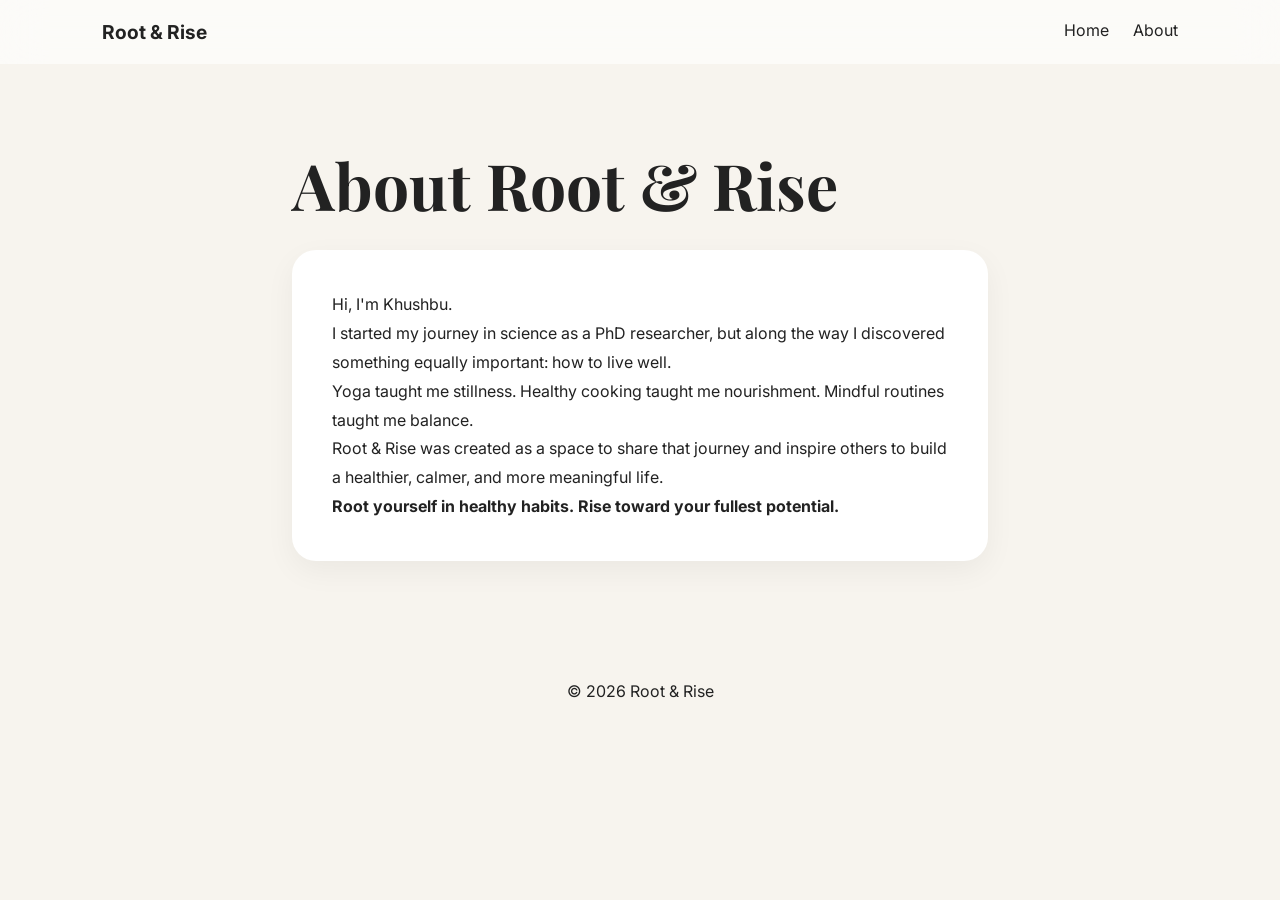
==== about.html @ e66ebacc "Initial Root & Rise website" ====
<!DOCTYPE html>
<html lang="en">
<head>
<meta charset="UTF-8">
<meta name="viewport" content="width=device-width, initial-scale=1.0">
<title>About - Root & Rise</title>
<link rel="preconnect" href="https://fonts.googleapis.com">
<link href="https://fonts.googleapis.com/css2?family=Inter:wght@300;400;500;600&family=Playfair+Display:wght@600;700&display=swap" rel="stylesheet">
<link rel="stylesheet" href="styles.css">
</head>
<body>
<nav>
<div class="logo">Root & Rise</div>
<div class="menu">
<a href="index.html">Home</a>
<a href="about.html">About</a>
</div>
</nav>

<section class="about">
<h1>About Root & Rise</h1>
<div class="story">
<p>Hi, I'm Khushbu.</p>

<p>I started my journey in science as a PhD researcher, but along the way I discovered something equally important: how to live well.</p>

<p>Yoga taught me stillness. Healthy cooking taught me nourishment. Mindful routines taught me balance.</p>

<p>Root & Rise was created as a space to share that journey and inspire others to build a healthier, calmer, and more meaningful life.</p>

<p><strong>Root yourself in healthy habits. Rise toward your fullest potential.</strong></p>
</div>
</section>

<footer>© 2026 Root & Rise</footer>
</body>
</html>
---- styles.css ----
:root{
--sage:#8FA98B;
--cream:#F7F4EE;
--dark:#222;
--accent:#C57B57;
}

*{margin:0;padding:0;box-sizing:border-box}
body{
font-family:Inter,sans-serif;
background:var(--cream);
color:var(--dark);
}

nav{
position:fixed;
top:0;
width:100%;
display:flex;
justify-content:space-between;
padding:20px 8%;
backdrop-filter:blur(20px);
background:rgba(255,255,255,.6);
z-index:100;
}

.logo{
font-weight:700;
font-size:1.2rem;
}

.menu{
display:flex;
gap:24px;
}

.menu a{
text-decoration:none;
color:var(--dark);
}

.hero{
height:100vh;
display:flex;
align-items:center;
justify-content:center;
background:
linear-gradient(135deg, rgba(143,169,139,.8), rgba(197,123,87,.4));
padding:30px;
}

.glass{
max-width:850px;
background:rgba(255,255,255,.18);
backdrop-filter:blur(15px);
padding:60px;
border-radius:30px;
text-align:center;
box-shadow:0 20px 50px rgba(0,0,0,.12);
}

.tag{
letter-spacing:2px;
text-transform:uppercase;
margin-bottom:20px;
}

h1,h2{
font-family:"Playfair Display",serif;
}

h1{
font-size:4rem;
line-height:1.1;
margin-bottom:20px;
}

.lead{
font-size:1.2rem;
margin-bottom:30px;
}

.btn{
background:white;
padding:14px 28px;
border-radius:999px;
text-decoration:none;
color:#222;
font-weight:600;
}

.features{
display:grid;
grid-template-columns:repeat(auto-fit,minmax(250px,1fr));
gap:25px;
padding:80px 8%;
}

.card{
background:white;
padding:30px;
border-radius:24px;
box-shadow:0 10px 30px rgba(0,0,0,.05);
}

.coming{
padding:80px 8%;
text-align:center;
}

.grid{
margin-top:30px;
display:grid;
grid-template-columns:repeat(auto-fit,minmax(220px,1fr));
gap:20px;
}

.box{
background:linear-gradient(135deg,#fff,#f0ece5);
padding:40px;
border-radius:20px;
font-weight:600;
}

.about{
padding:150px 8% 80px;
max-width:900px;
margin:auto;
}

.story{
margin-top:30px;
background:white;
padding:40px;
border-radius:24px;
line-height:1.8;
box-shadow:0 10px 30px rgba(0,0,0,.05);
}

footer{
padding:40px;
text-align:center;
}
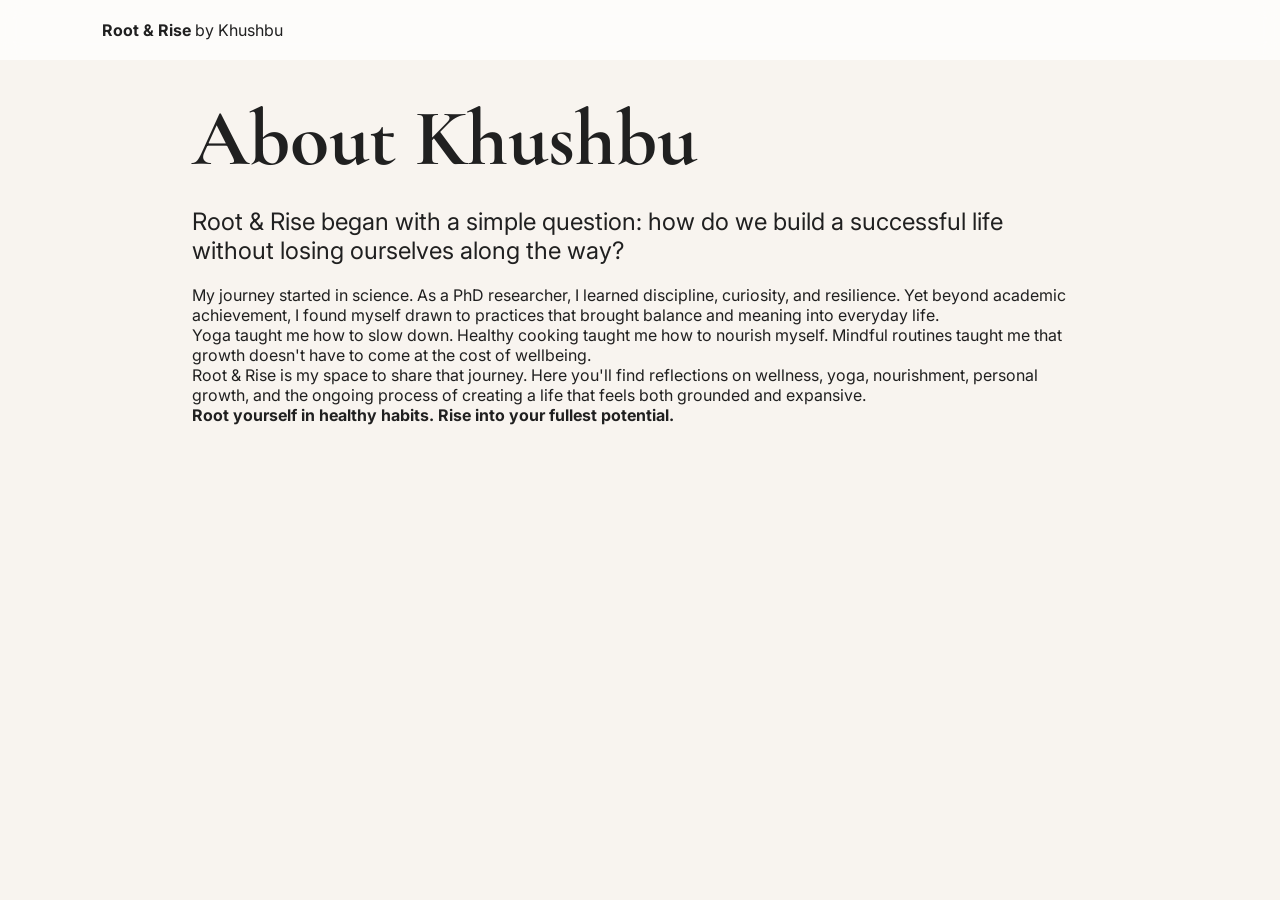
==== commit 05ccbad7: "Upgrade Root & Rise website" ====
--- a/about.html
+++ b/about.html
@@ -1,37 +1,16 @@
-<!DOCTYPE html>
-<html lang="en">
-<head>
-<meta charset="UTF-8">
-<meta name="viewport" content="width=device-width, initial-scale=1.0">
-<title>About - Root & Rise</title>
-<link rel="preconnect" href="https://fonts.googleapis.com">
-<link href="https://fonts.googleapis.com/css2?family=Inter:wght@300;400;500;600&family=Playfair+Display:wght@600;700&display=swap" rel="stylesheet">
-<link rel="stylesheet" href="styles.css">
-</head>
+<!DOCTYPE html><html><head>
+<meta charset="UTF-8"><meta name="viewport" content="width=device-width,initial-scale=1.0">
+<title>About | Root & Rise</title>
+<link href="https://fonts.googleapis.com/css2?family=Inter:wght@300;400;500;600&family=Cormorant+Garamond:wght@500;600;700&display=swap" rel="stylesheet">
+<link rel="stylesheet" href="assets/css/style.css"></head>
 <body>
-<nav>
-<div class="logo">Root & Rise</div>
-<div class="menu">
-<a href="index.html">Home</a>
-<a href="about.html">About</a>
-</div>
-</nav>
-
+<nav><div class="logo">Root & Rise <span>by Khushbu</span></div></nav>
 <section class="about">
-<h1>About Root & Rise</h1>
-<div class="story">
-<p>Hi, I'm Khushbu.</p>
-
-<p>I started my journey in science as a PhD researcher, but along the way I discovered something equally important: how to live well.</p>
-
-<p>Yoga taught me stillness. Healthy cooking taught me nourishment. Mindful routines taught me balance.</p>
-
-<p>Root & Rise was created as a space to share that journey and inspire others to build a healthier, calmer, and more meaningful life.</p>
-
-<p><strong>Root yourself in healthy habits. Rise toward your fullest potential.</strong></p>
-</div>
+<h1>About Khushbu</h1>
+<p class="big">Root & Rise began with a simple question: how do we build a successful life without losing ourselves along the way?</p>
+<p>My journey started in science. As a PhD researcher, I learned discipline, curiosity, and resilience. Yet beyond academic achievement, I found myself drawn to practices that brought balance and meaning into everyday life.</p>
+<p>Yoga taught me how to slow down. Healthy cooking taught me how to nourish myself. Mindful routines taught me that growth doesn't have to come at the cost of wellbeing.</p>
+<p>Root & Rise is my space to share that journey. Here you'll find reflections on wellness, yoga, nourishment, personal growth, and the ongoing process of creating a life that feels both grounded and expansive.</p>
+<p><strong>Root yourself in healthy habits. Rise into your fullest potential.</strong></p>
 </section>
-
-<footer>© 2026 Root & Rise</footer>
-</body>
-</html>+</body></html>
--- a/assets/css/style.css
+++ b/assets/css/style.css
@@ -0,0 +1,17 @@
+
+:root{--sage:#8fa98b;--cream:#f8f4ef;--dark:#202020;}
+*{margin:0;padding:0;box-sizing:border-box;scroll-behavior:smooth}
+body{font-family:Inter,sans-serif;background:var(--cream);color:var(--dark)}
+nav{position:fixed;top:0;width:100%;display:flex;justify-content:space-between;padding:20px 8%;background:rgba(255,255,255,.7);backdrop-filter:blur(10px);z-index:10}
+.logo{font-weight:700}.logo span{font-weight:400}
+.hero{height:100vh;background:linear-gradient(rgba(0,0,0,.25),rgba(0,0,0,.25)),url('https://images.unsplash.com/photo-1506126613408-eca07ce68773?auto=format&fit=crop&w=1600&q=80');background-size:cover;background-position:center;display:flex;align-items:center;justify-content:center;text-align:center;color:white;padding:20px}
+.hero-content{max-width:850px}
+h1,h2{font-family:"Cormorant Garamond",serif}
+h1{font-size:5rem}.intro{font-size:1.2rem;margin:25px 0}
+.btn{background:white;color:black;padding:14px 28px;border-radius:40px;text-decoration:none}
+.pillars,.grid{display:grid;grid-template-columns:repeat(auto-fit,minmax(240px,1fr));gap:24px;padding:80px 8%}
+.card,.grid div{background:white;padding:30px;border-radius:24px;box-shadow:0 10px 30px rgba(0,0,0,.08)}
+.journey,.coming,.about{padding:90px 8%;max-width:1100px;margin:auto}
+.big{font-size:1.5rem;margin:20px 0}
+footer{text-align:center;padding:50px}
+@media(max-width:768px){h1{font-size:3rem}}
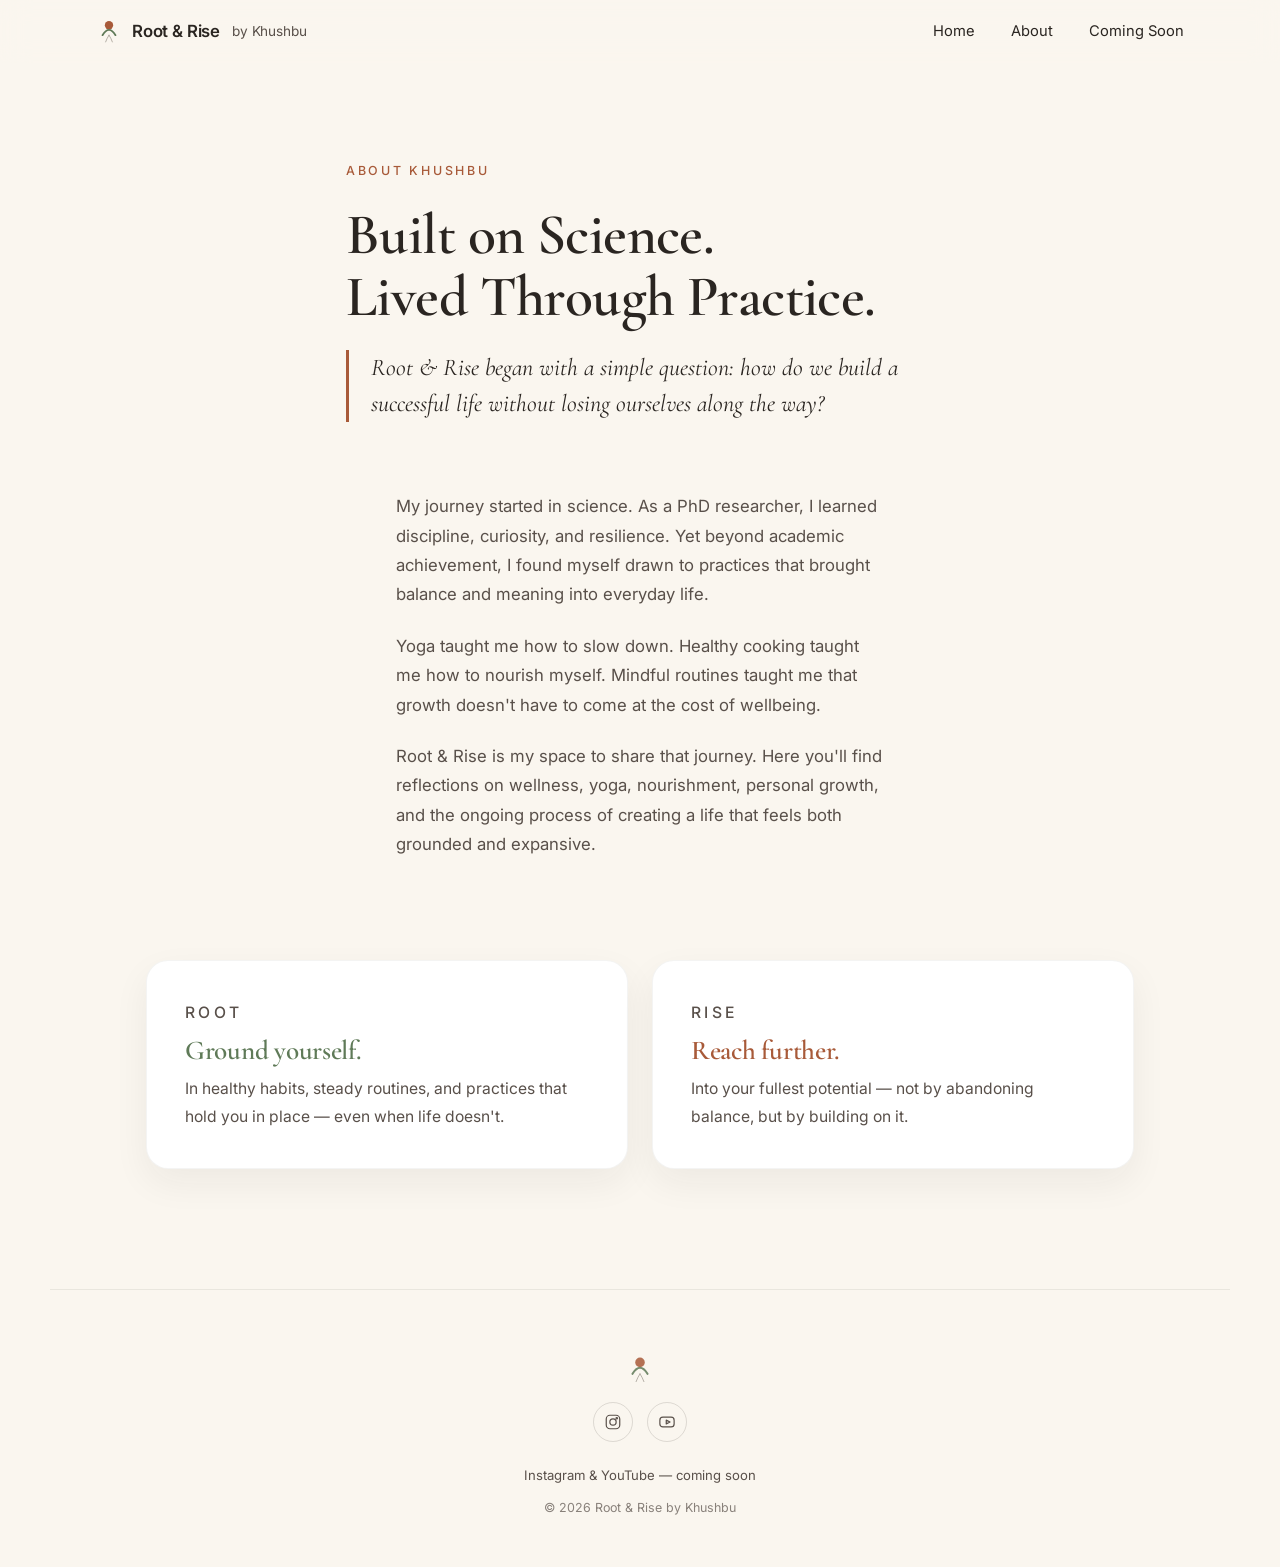
==== commit 778bd26d: "Premium redesign" ====
--- a/about.html
+++ b/about.html
@@ -1,16 +1,68 @@
-<!DOCTYPE html><html><head>
-<meta charset="UTF-8"><meta name="viewport" content="width=device-width,initial-scale=1.0">
+<!DOCTYPE html>
+<html lang="en">
+<head>
+<script>document.documentElement.classList.add('js')</script>
+<meta charset="UTF-8">
+<meta name="viewport" content="width=device-width,initial-scale=1.0">
 <title>About | Root & Rise</title>
-<link href="https://fonts.googleapis.com/css2?family=Inter:wght@300;400;500;600&family=Cormorant+Garamond:wght@500;600;700&display=swap" rel="stylesheet">
-<link rel="stylesheet" href="assets/css/style.css"></head>
+<meta name="description" content="The story behind Root & Rise — Khushbu's journey from PhD research to yoga, nourishment, and intentional living.">
+<link rel="preconnect" href="https://fonts.googleapis.com">
+<link href="https://fonts.googleapis.com/css2?family=Inter:wght@300;400;500;600&family=Cormorant+Garamond:ital,wght@0,500;0,600;0,700;1,500;1,600&display=swap" rel="stylesheet">
+<link rel="icon" href="assets/img/favicon.svg">
+<link rel="stylesheet" href="assets/css/style.css">
+</head>
 <body>
-<nav><div class="logo">Root & Rise <span>by Khushbu</span></div></nav>
-<section class="about">
-<h1>About Khushbu</h1>
-<p class="big">Root & Rise began with a simple question: how do we build a successful life without losing ourselves along the way?</p>
-<p>My journey started in science. As a PhD researcher, I learned discipline, curiosity, and resilience. Yet beyond academic achievement, I found myself drawn to practices that brought balance and meaning into everyday life.</p>
-<p>Yoga taught me how to slow down. Healthy cooking taught me how to nourish myself. Mindful routines taught me that growth doesn't have to come at the cost of wellbeing.</p>
-<p>Root & Rise is my space to share that journey. Here you'll find reflections on wellness, yoga, nourishment, personal growth, and the ongoing process of creating a life that feels both grounded and expansive.</p>
-<p><strong>Root yourself in healthy habits. Rise into your fullest potential.</strong></p>
+
+<nav>
+  <a class="logo" href="index.html">
+    <img src="assets/img/logo.svg" alt="">
+    Root & Rise <span>by Khushbu</span>
+  </a>
+  <div class="links">
+    <a href="index.html">Home</a>
+    <a href="about.html">About</a>
+    <a href="index.html#coming">Coming Soon</a>
+  </div>
+  <button class="nav-toggle" aria-label="Toggle menu" aria-expanded="false">
+    <span></span><span></span><span></span>
+  </button>
+</nav>
+
+<section class="about-hero">
+  <p class="eyebrow" style="color:var(--terracotta-deep)">About Khushbu</p>
+  <h1>Built on Science.<br>Lived Through Practice.</h1>
+  <p class="big">Root & Rise began with a simple question: how do we build a successful life without losing ourselves along the way?</p>
 </section>
-</body></html>+
+<section class="about-body reveal">
+  <p>My journey started in science. As a PhD researcher, I learned discipline, curiosity, and resilience. Yet beyond academic achievement, I found myself drawn to practices that brought balance and meaning into everyday life.</p>
+  <p>Yoga taught me how to slow down. Healthy cooking taught me how to nourish myself. Mindful routines taught me that growth doesn't have to come at the cost of wellbeing.</p>
+  <p>Root & Rise is my space to share that journey. Here you'll find reflections on wellness, yoga, nourishment, personal growth, and the ongoing process of creating a life that feels both grounded and expansive.</p>
+</section>
+
+<section class="ethos">
+  <div class="ethos-card root reveal">
+    <p class="eyebrow">Root</p>
+    <h3>Ground yourself.</h3>
+    <p>In healthy habits, steady routines, and practices that hold you in place — even when life doesn't.</p>
+  </div>
+  <div class="ethos-card rise reveal">
+    <p class="eyebrow">Rise</p>
+    <h3>Reach further.</h3>
+    <p>Into your fullest potential — not by abandoning balance, but by building on it.</p>
+  </div>
+</section>
+
+<footer>
+  <img class="footer-mark" src="assets/img/logo.svg" alt="">
+  <div class="social">
+    <a href="#" aria-label="Instagram — coming soon"><svg viewBox="0 0 24 24" fill="none" stroke="currentColor" stroke-width="1.6" stroke-linecap="round" stroke-linejoin="round"><rect x="3" y="3" width="18" height="18" rx="5"/><circle cx="12" cy="12" r="4.2"/><circle cx="17" cy="7" r="1"/></svg></a>
+    <a href="#" aria-label="YouTube — coming soon"><svg viewBox="0 0 24 24" fill="none" stroke="currentColor" stroke-width="1.6" stroke-linecap="round" stroke-linejoin="round"><rect x="2.5" y="5.5" width="19" height="13" rx="4"/><path d="M11 9.5l5 2.5-5 2.5v-5z"/></svg></a>
+  </div>
+  <p class="fine">Instagram & YouTube — coming soon</p>
+  <p class="copyright">© 2026 Root & Rise by Khushbu</p>
+</footer>
+
+<script src="assets/js/main.js"></script>
+</body>
+</html>
--- a/assets/css/style.css
+++ b/assets/css/style.css
@@ -1,17 +1,268 @@
-
-:root{--sage:#8fa98b;--cream:#f8f4ef;--dark:#202020;}
-*{margin:0;padding:0;box-sizing:border-box;scroll-behavior:smooth}
-body{font-family:Inter,sans-serif;background:var(--cream);color:var(--dark)}
-nav{position:fixed;top:0;width:100%;display:flex;justify-content:space-between;padding:20px 8%;background:rgba(255,255,255,.7);backdrop-filter:blur(10px);z-index:10}
-.logo{font-weight:700}.logo span{font-weight:400}
-.hero{height:100vh;background:linear-gradient(rgba(0,0,0,.25),rgba(0,0,0,.25)),url('https://images.unsplash.com/photo-1506126613408-eca07ce68773?auto=format&fit=crop&w=1600&q=80');background-size:cover;background-position:center;display:flex;align-items:center;justify-content:center;text-align:center;color:white;padding:20px}
-.hero-content{max-width:850px}
-h1,h2{font-family:"Cormorant Garamond",serif}
-h1{font-size:5rem}.intro{font-size:1.2rem;margin:25px 0}
-.btn{background:white;color:black;padding:14px 28px;border-radius:40px;text-decoration:none}
-.pillars,.grid{display:grid;grid-template-columns:repeat(auto-fit,minmax(240px,1fr));gap:24px;padding:80px 8%}
-.card,.grid div{background:white;padding:30px;border-radius:24px;box-shadow:0 10px 30px rgba(0,0,0,.08)}
-.journey,.coming,.about{padding:90px 8%;max-width:1100px;margin:auto}
-.big{font-size:1.5rem;margin:20px 0}
-footer{text-align:center;padding:50px}
-@media(max-width:768px){h1{font-size:3rem}}
+/* ============================================
+   Root & Rise — design tokens
+   ============================================ */
+:root{
+  --cream:        #FAF6EF;
+  --cream-deep:   #F1E8D9;
+  --ink:          #2A2521;
+  --ink-soft:     #59504A;
+  --terracotta:   #C2704A;
+  --terracotta-deep: #A85A39;
+  --sage:         #87A37D;
+  --sage-deep:    #5F7A58;
+
+  --serif: "Cormorant Garamond", serif;
+  --sans: "Inter", sans-serif;
+
+  --max: 1180px;
+  --pad: clamp(24px, 8vw, 96px);
+
+  --ease: cubic-bezier(.22,.61,.36,1);
+}
+
+*{margin:0;padding:0;box-sizing:border-box}
+html{scroll-behavior:smooth}
+body{
+  font-family:var(--sans);
+  background:var(--cream);
+  color:var(--ink);
+  font-weight:400;
+  -webkit-font-smoothing:antialiased;
+}
+img,svg{display:block;max-width:100%}
+a{color:inherit}
+h1,h2,h3{font-family:var(--serif);font-weight:600;line-height:1.08;letter-spacing:-.01em}
+p{line-height:1.75;color:var(--ink-soft)}
+.wrap{max-width:var(--max);margin:0 auto;padding-left:var(--pad);padding-right:var(--pad)}
+
+:focus-visible{outline:2px solid var(--terracotta-deep);outline-offset:3px;border-radius:4px}
+
+@media (prefers-reduced-motion: reduce){
+  *{animation-duration:.01ms !important;animation-iteration-count:1 !important;transition-duration:.01ms !important;scroll-behavior:auto !important}
+}
+
+/* ============================================
+   Reveal-on-scroll (driven by main.js)
+   Content is visible by default; the hidden/animated
+   state only applies once main.js confirms JS is active,
+   so nothing depends on script for visibility.
+   ============================================ */
+.reveal{opacity:1;transform:none}
+html.js .reveal{opacity:0;transform:translateY(22px);transition:opacity .7s var(--ease), transform .7s var(--ease)}
+html.js .reveal.is-visible{opacity:1;transform:translateY(0)}
+
+/* ============================================
+   Nav
+   ============================================ */
+nav{
+  position:fixed;top:0;left:0;width:100%;z-index:100;
+  display:flex;align-items:center;justify-content:space-between;
+  padding:18px var(--pad);
+  background:rgba(250,246,239,.65);
+  backdrop-filter:blur(14px);
+  -webkit-backdrop-filter:blur(14px);
+  border-bottom:1px solid transparent;
+  transition:background .35s var(--ease), border-color .35s var(--ease), padding .35s var(--ease);
+}
+nav.scrolled{
+  background:rgba(250,246,239,.92);
+  border-bottom-color:rgba(42,37,33,.08);
+  padding:12px var(--pad);
+}
+.logo{display:flex;align-items:center;gap:10px;font-weight:600;font-size:1.05rem;letter-spacing:-.01em;text-decoration:none}
+.logo img{width:26px;height:26px}
+.logo span{font-weight:400;color:var(--ink-soft);font-size:.85rem;margin-left:2px}
+.links{display:flex;align-items:center;gap:36px;font-size:.92rem}
+.links a{text-decoration:none;color:var(--ink);position:relative;padding:4px 0}
+.links a::after{
+  content:"";position:absolute;left:0;bottom:0;height:1px;width:0;background:var(--terracotta-deep);
+  transition:width .3s var(--ease);
+}
+.links a:hover::after,.links a:focus-visible::after{width:100%}
+
+.nav-toggle{display:none;flex-direction:column;gap:5px;background:none;border:none;cursor:pointer;padding:6px;z-index:101}
+.nav-toggle span{width:22px;height:2px;background:var(--ink);transition:transform .3s var(--ease), opacity .3s var(--ease)}
+.nav-toggle[aria-expanded="true"] span:nth-child(1){transform:translateY(7px) rotate(45deg)}
+.nav-toggle[aria-expanded="true"] span:nth-child(2){opacity:0}
+.nav-toggle[aria-expanded="true"] span:nth-child(3){transform:translateY(-7px) rotate(-45deg)}
+
+/* ============================================
+   Hero
+   ============================================ */
+.hero{
+  position:relative;min-height:100vh;display:flex;align-items:center;justify-content:center;
+  text-align:center;color:#fff;padding:140px var(--pad) 100px;overflow:hidden;
+  background:
+    linear-gradient(180deg, rgba(34,28,22,.42) 0%, rgba(34,28,22,.55) 60%, rgba(34,28,22,.7) 100%),
+    url('https://images.unsplash.com/photo-1506126613408-eca07ce68773?auto=format&fit=crop&w=1600&q=80');
+  background-size:cover;background-position:center;
+}
+.hero-content{max-width:780px;position:relative;z-index:2}
+.eyebrow{
+  font-family:var(--sans);font-size:.78rem;letter-spacing:.22em;text-transform:uppercase;
+  font-weight:500;color:#EADFCB;margin-bottom:22px;
+}
+.hero h1{font-size:clamp(2.6rem,6vw,5.2rem);color:#fff}
+.hero h1 .accent{color:var(--terracotta);font-style:italic}
+.hero .intro{font-size:1.15rem;color:#F1ECE2;max-width:560px;margin:26px auto 36px;font-weight:300}
+.btn{
+  display:inline-flex;align-items:center;gap:8px;background:var(--terracotta-deep);color:#fff;
+  padding:15px 32px;border-radius:40px;text-decoration:none;font-size:.92rem;font-weight:500;
+  letter-spacing:.01em;transition:background .3s var(--ease), transform .3s var(--ease);
+  border:1px solid rgba(255,255,255,.15);
+}
+.btn:hover{background:#943f23;transform:translateY(-2px)}
+
+/* seed mark that sits in the hero, the seam the page is built around */
+.hero-mark{margin:0 auto 28px;width:46px;height:46px;opacity:.95}
+
+/* ============================================
+   Roots graphic — the signature element.
+   A single stem grows down from the hero and forks
+   into three roots that feed the three pillars below.
+   ============================================ */
+.roots{position:relative;background:var(--cream)}
+.roots-graphic{display:block;width:100%;height:auto;padding:0 var(--pad);margin-top:-1px}
+.roots-graphic svg{width:100%;height:140px;display:block}
+.roots-graphic path{stroke-dasharray:600;stroke-dashoffset:0}
+html.js .roots-graphic path{stroke-dashoffset:600;transition:stroke-dashoffset 1.4s var(--ease)}
+html.js .roots-graphic.is-visible path{stroke-dashoffset:0}
+.roots-graphic circle{opacity:1}
+html.js .roots-graphic circle{opacity:0;transition:opacity .5s var(--ease) .9s}
+html.js .roots-graphic.is-visible circle{opacity:1}
+
+@media (max-width:860px){
+  .roots-graphic{display:none}
+}
+
+/* ============================================
+   Pillars
+   ============================================ */
+.pillars{padding:0 var(--pad) 100px;max-width:var(--max);margin:0 auto}
+.pillars-intro{text-align:center;max-width:540px;margin:0 auto 56px}
+.pillars-intro h2{font-size:clamp(2rem,3.6vw,2.7rem)}
+.pillars-intro p{margin-top:14px}
+.grid-3{display:grid;grid-template-columns:repeat(3,1fr);gap:28px}
+.card{
+  background:#fff;padding:38px 30px;border-radius:22px;
+  box-shadow:0 14px 36px rgba(42,37,33,.06);
+  border:1px solid rgba(42,37,33,.05);
+  transition:transform .4s var(--ease), box-shadow .4s var(--ease);
+}
+.card:hover{transform:translateY(-6px);box-shadow:0 22px 44px rgba(42,37,33,.1)}
+.card .icon{width:38px;height:38px;margin-bottom:18px}
+.card h3{font-size:1.4rem;margin-bottom:10px}
+.card p{font-size:.96rem}
+
+@media (max-width:860px){
+  .grid-3{grid-template-columns:1fr;gap:20px;position:relative;padding-left:26px}
+  .grid-3::before{
+    content:"";position:absolute;left:6px;top:6px;bottom:6px;width:1px;
+    background:linear-gradient(180deg,var(--sage-deep),var(--terracotta-deep));
+    opacity:.35;
+  }
+  .card::before{
+    content:"";position:absolute;left:-26px;width:11px;height:11px;border-radius:50%;
+    background:var(--terracotta-deep);margin-top:6px;
+  }
+}
+
+/* ============================================
+   Journey — told as a short timeline, since it
+   genuinely is one: research, then practice, then this.
+   ============================================ */
+.journey{background:var(--cream-deep);padding:110px var(--pad)}
+.journey-inner{max-width:var(--max);margin:0 auto;display:grid;grid-template-columns:.85fr 1.15fr;gap:64px;align-items:start}
+.journey h2{font-size:clamp(2rem,3.6vw,2.8rem);max-width:380px}
+.timeline{display:flex;flex-direction:column;gap:30px;position:relative;padding-left:28px;border-left:1px solid rgba(42,37,33,.14)}
+.timeline-step{position:relative}
+.timeline-step::before{
+  content:"";position:absolute;left:-33px;top:4px;width:11px;height:11px;border-radius:50%;
+  background:var(--cream-deep);border:2px solid var(--sage-deep);
+}
+.timeline-step:last-child::before{background:var(--terracotta-deep);border-color:var(--terracotta-deep)}
+.timeline-step .stage{font-size:.74rem;letter-spacing:.16em;text-transform:uppercase;color:var(--sage-deep);font-weight:600;margin-bottom:6px}
+.timeline-step:last-child .stage{color:var(--terracotta-deep)}
+.timeline-step p{font-size:1rem}
+
+@media (max-width:780px){
+  .journey-inner{grid-template-columns:1fr;gap:36px}
+}
+
+/* ============================================
+   Coming soon
+   ============================================ */
+.coming{padding:110px var(--pad);max-width:var(--max);margin:0 auto}
+.coming-head{display:flex;align-items:baseline;justify-content:space-between;flex-wrap:wrap;gap:14px;margin-bottom:48px}
+.coming-head h2{font-size:clamp(2rem,3.6vw,2.7rem)}
+.coming-head p{margin:0;font-size:.92rem}
+.grid{display:grid;grid-template-columns:repeat(auto-fit,minmax(230px,1fr));gap:22px}
+.grid div{
+  background:#fff;padding:30px 26px;border-radius:20px;
+  box-shadow:0 10px 28px rgba(42,37,33,.05);border:1px solid rgba(42,37,33,.05);
+  display:flex;flex-direction:column;gap:14px;
+}
+.grid div svg{width:30px;height:30px}
+.grid div .label{font-family:var(--serif);font-size:1.2rem;font-weight:600}
+.grid div .tag{
+  font-size:.68rem;letter-spacing:.12em;text-transform:uppercase;color:var(--sage-deep);
+  font-weight:600;align-self:flex-start;background:rgba(95,122,88,.1);padding:4px 10px;border-radius:20px;
+}
+
+/* ============================================
+   Footer
+   ============================================ */
+footer{padding:64px var(--pad) 48px;max-width:var(--max);margin:0 auto;text-align:center;border-top:1px solid rgba(42,37,33,.08)}
+.footer-mark{width:30px;height:30px;margin:0 auto 18px;opacity:.85}
+.social{display:flex;justify-content:center;gap:14px;margin-bottom:22px}
+.social a{
+  display:flex;align-items:center;justify-content:center;width:40px;height:40px;border-radius:50%;
+  border:1px solid rgba(42,37,33,.14);color:var(--ink-soft);transition:border-color .3s var(--ease), color .3s var(--ease);
+}
+.social a:hover{border-color:var(--terracotta-deep);color:var(--terracotta-deep)}
+.social svg{width:18px;height:18px}
+footer .fine{font-size:.82rem;color:var(--ink-soft)}
+footer .copyright{font-size:.78rem;color:var(--ink-soft);opacity:.7;margin-top:10px}
+
+/* ============================================
+   About page
+   ============================================ */
+.about-hero{padding:160px var(--pad) 70px;max-width:780px;margin:0 auto;text-align:left}
+.about-hero h1{font-size:clamp(2.4rem,5.4vw,3.6rem)}
+.about-hero .big{
+  font-family:var(--serif);font-size:1.5rem;font-style:italic;color:var(--ink);
+  margin-top:22px;line-height:1.5;border-left:3px solid var(--terracotta-deep);padding-left:22px;
+}
+.about-body{max-width:680px;margin:0 auto;padding:0 var(--pad) 40px}
+.about-body p{font-size:1.05rem;margin-bottom:22px}
+.about-body p:last-of-type{margin-bottom:0}
+
+.ethos{max-width:var(--max);margin:60px auto 0;padding:0 var(--pad) 120px;display:grid;grid-template-columns:1fr 1fr;gap:24px}
+.ethos-card{background:#fff;border-radius:22px;padding:38px;box-shadow:0 14px 36px rgba(42,37,33,.06);border:1px solid rgba(42,37,33,.05)}
+.ethos-card .eyebrow{color:var(--ink-soft);margin-bottom:10px}
+.ethos-card h3{font-size:1.7rem;margin-bottom:10px}
+.ethos-card.root h3{color:var(--sage-deep)}
+.ethos-card.rise h3{color:var(--terracotta-deep)}
+.ethos-card p{font-size:.98rem}
+
+@media (max-width:700px){
+  .ethos{grid-template-columns:1fr}
+}
+
+/* ============================================
+   Responsive — nav + global type
+   ============================================ */
+@media (max-width:860px){
+  .nav-toggle{display:flex}
+  .links{
+    position:fixed;top:0;right:0;height:100vh;width:min(78vw,320px);
+    background:var(--cream);flex-direction:column;align-items:flex-start;justify-content:center;
+    gap:28px;padding:0 40px;transform:translateX(100%);transition:transform .4s var(--ease);
+    box-shadow:-18px 0 40px rgba(42,37,33,.1);font-size:1.05rem;
+  }
+  .links.open{transform:translateX(0)}
+}
+@media (max-width:480px){
+  .hero h1{font-size:2.4rem}
+  .about-hero .big{font-size:1.25rem}
+}
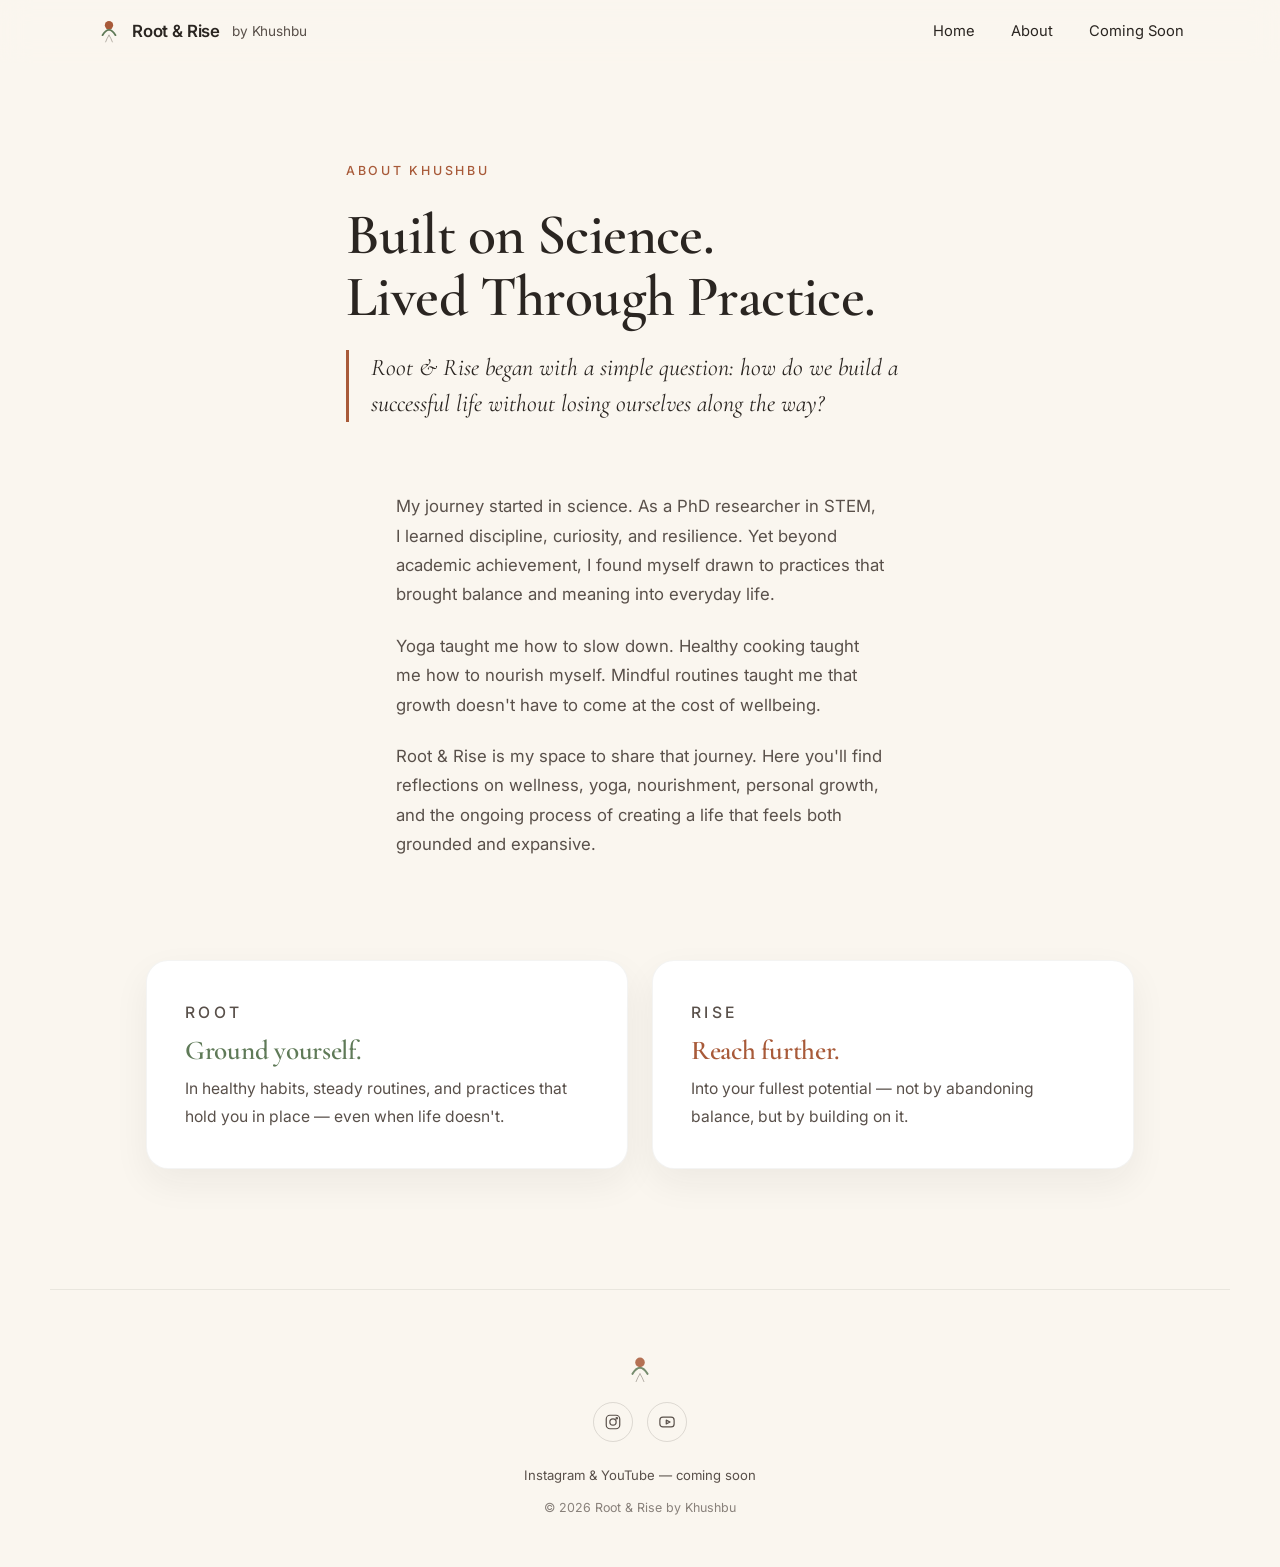
==== commit 92df8668: "Premium redesign" ====
--- a/about.html
+++ b/about.html
@@ -35,7 +35,7 @@
 </section>
 
 <section class="about-body reveal">
-  <p>My journey started in science. As a PhD researcher, I learned discipline, curiosity, and resilience. Yet beyond academic achievement, I found myself drawn to practices that brought balance and meaning into everyday life.</p>
+  <p>My journey started in science. As a PhD researcher in STEM, I learned discipline, curiosity, and resilience. Yet beyond academic achievement, I found myself drawn to practices that brought balance and meaning into everyday life.</p>
   <p>Yoga taught me how to slow down. Healthy cooking taught me how to nourish myself. Mindful routines taught me that growth doesn't have to come at the cost of wellbeing.</p>
   <p>Root & Rise is my space to share that journey. Here you'll find reflections on wellness, yoga, nourishment, personal growth, and the ongoing process of creating a life that feels both grounded and expansive.</p>
 </section>
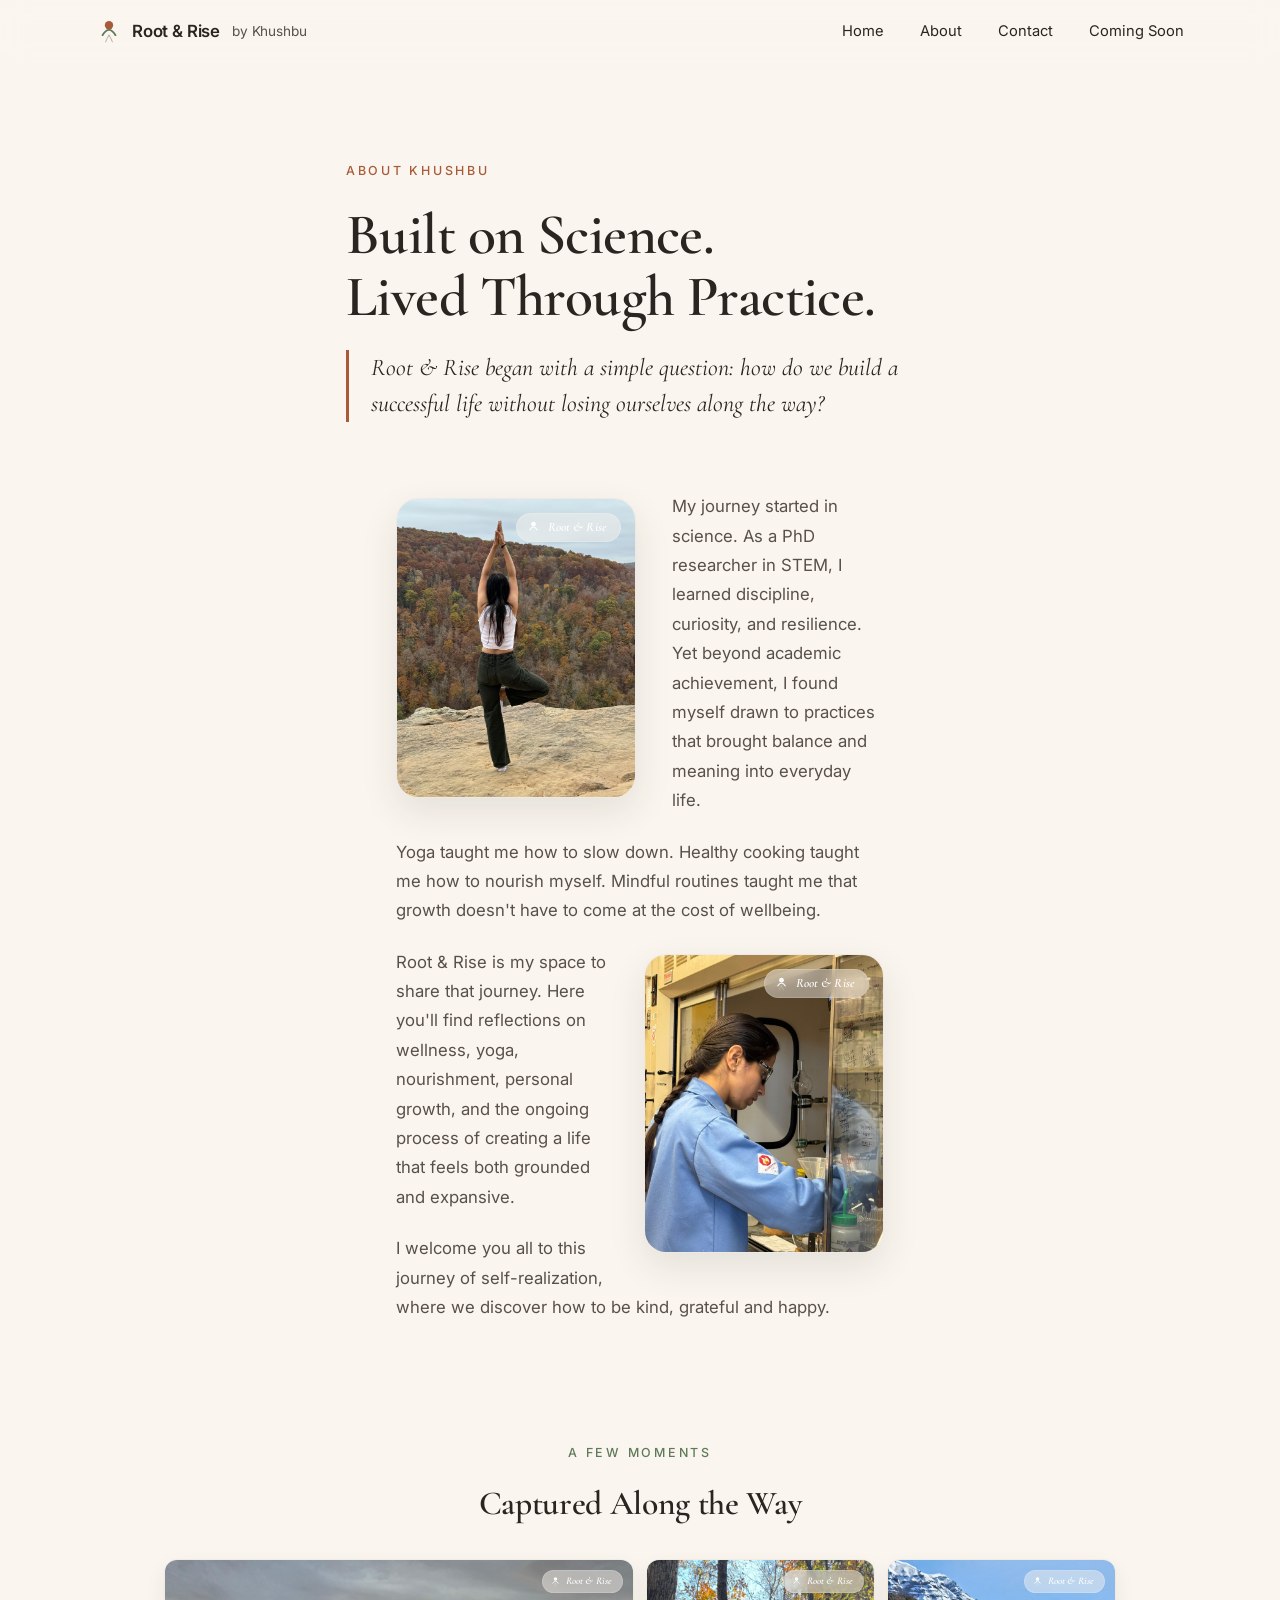
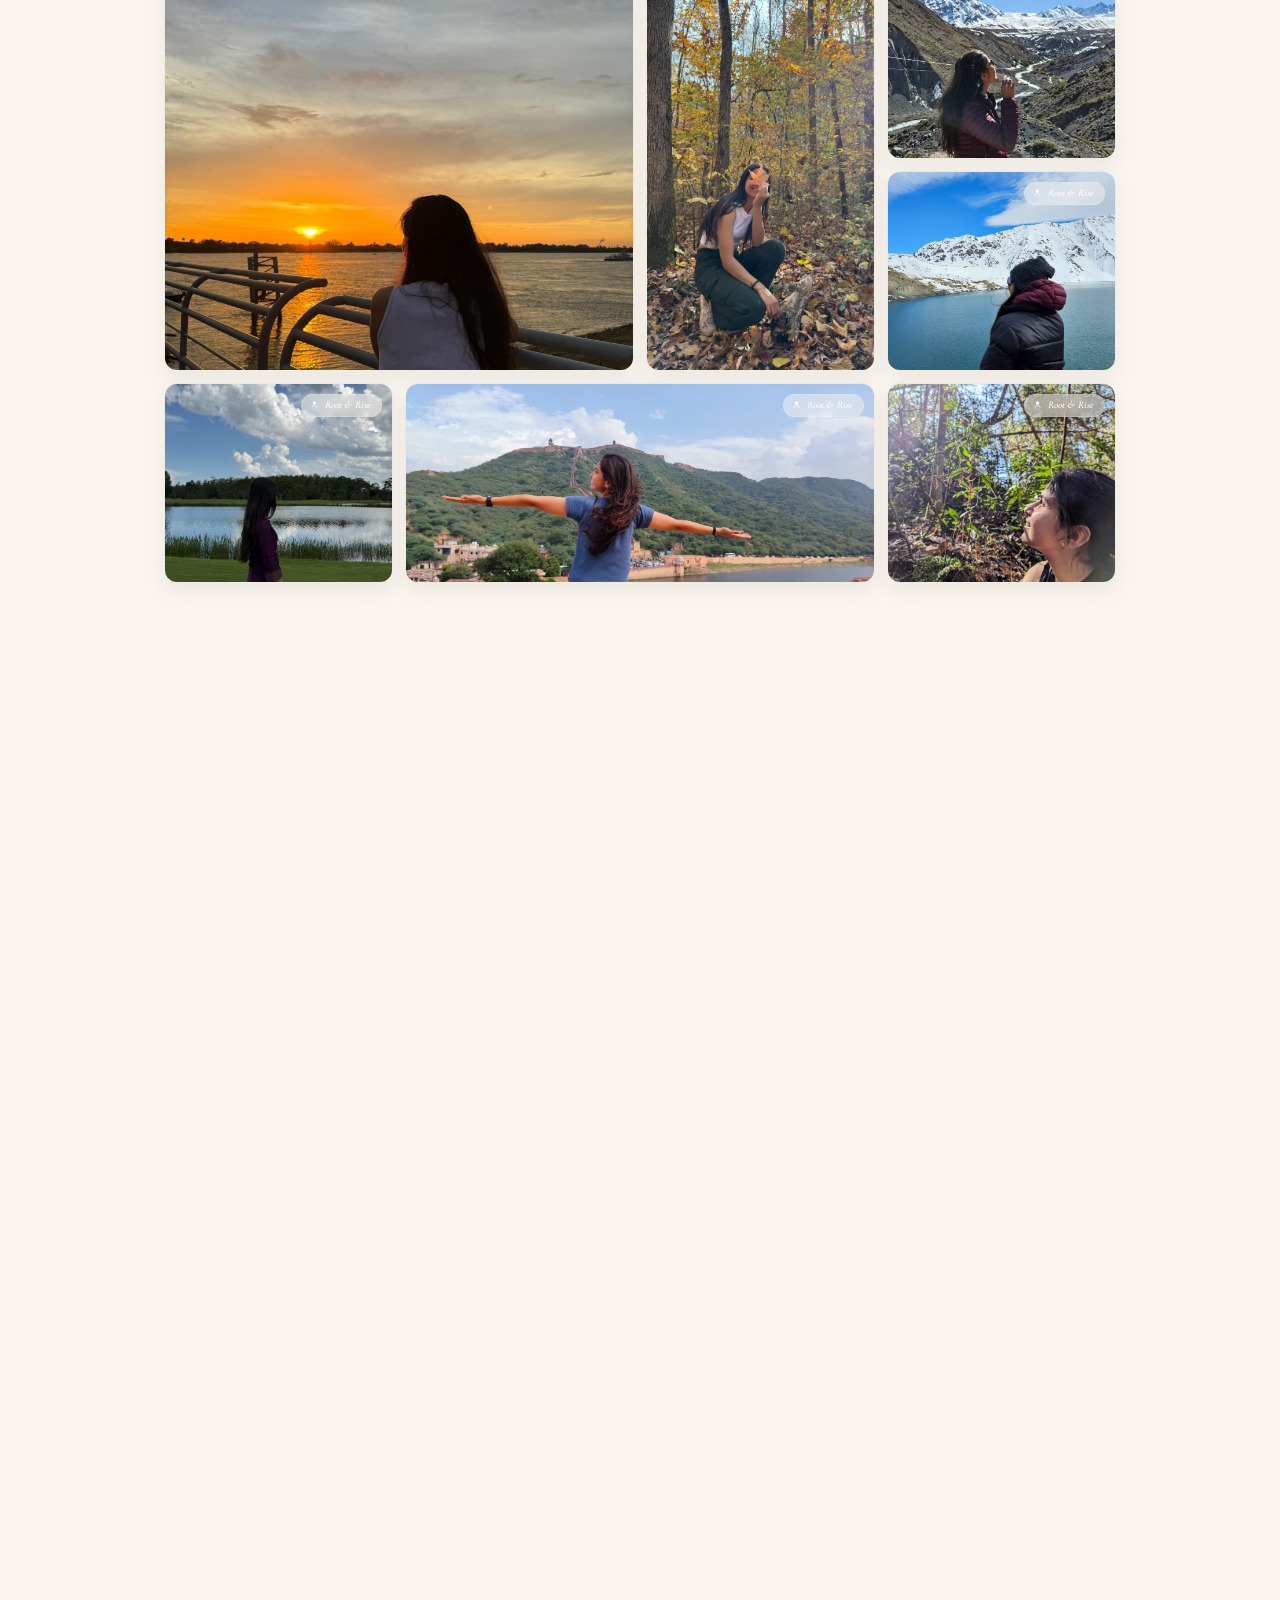
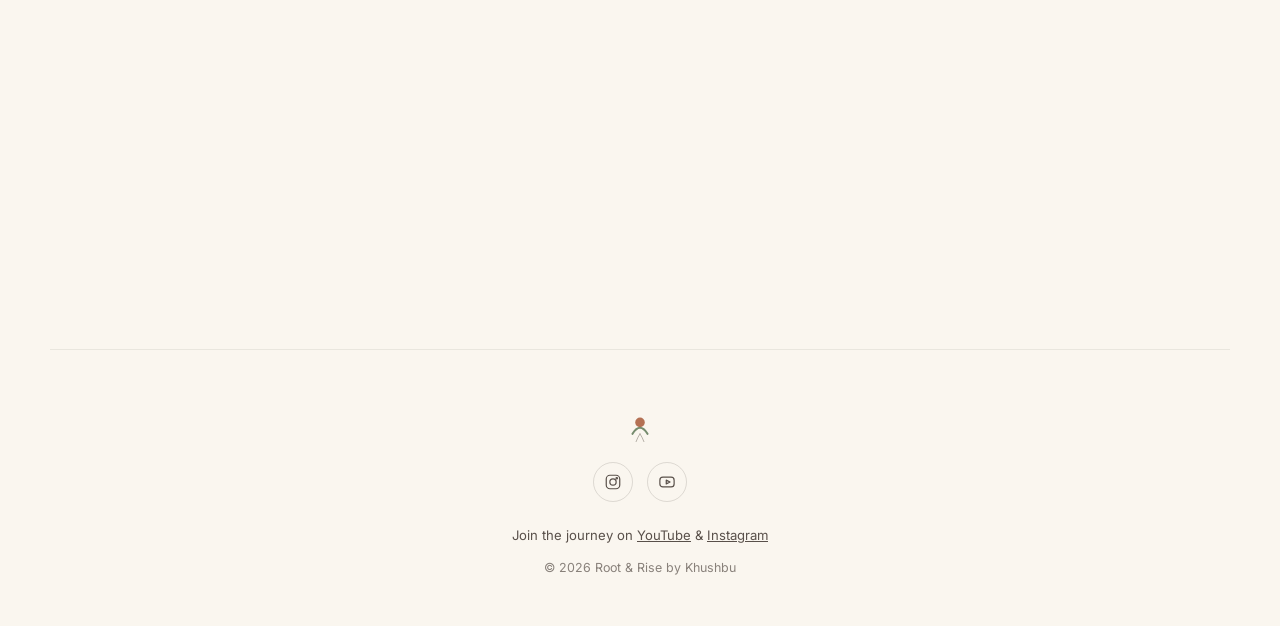
==== commit 0b557acc: "Revised version" ====
--- a/about.html
+++ b/about.html
@@ -21,6 +21,7 @@
   <div class="links">
     <a href="index.html">Home</a>
     <a href="about.html">About</a>
+    <a href="about.html#contact">Contact</a>
     <a href="index.html#coming">Coming Soon</a>
   </div>
   <button class="nav-toggle" aria-label="Toggle menu" aria-expanded="false">
@@ -35,9 +36,36 @@
 </section>
 
 <section class="about-body reveal">
+  <figure class="portrait portrait-left">
+    <img src="assets/img/IMG-20241029-WA0234.jpg" alt="Khushbu doing a yoga pose during a trek in Central USA">
+    <div class="watermark"><img src="assets/img/logo.svg" alt=""><span>Root & Rise</span></div>
+    <!-- <figcaption class="badge">Khushbu practising yoga during a Central USA trek</figcaption> -->
+  </figure>
   <p>My journey started in science. As a PhD researcher in STEM, I learned discipline, curiosity, and resilience. Yet beyond academic achievement, I found myself drawn to practices that brought balance and meaning into everyday life.</p>
   <p>Yoga taught me how to slow down. Healthy cooking taught me how to nourish myself. Mindful routines taught me that growth doesn't have to come at the cost of wellbeing.</p>
+  <figure class="portrait portrait-right">
+    <img src="assets/img/IMG-20250427-WA0006.jpg" alt="Khushbu in a chemistry lab">
+    <div class="watermark"><img src="assets/img/logo.svg" alt=""><span>Root & Rise</span></div>
+    <!-- <figcaption class="badge">Khushbu in Chemistry Lab</figcaption> -->
+  </figure>
   <p>Root & Rise is my space to share that journey. Here you'll find reflections on wellness, yoga, nourishment, personal growth, and the ongoing process of creating a life that feels both grounded and expansive.</p>
+  <p>I welcome you all to this journey of self-realization, where we discover how to be kind, grateful and happy. </p>
+</section>
+
+<section class="moments">
+  <div class="moments-head reveal">
+    <p class="eyebrow" style="color:var(--sage-deep)">A Few Moments</p>
+    <h2>Captured Along the Way</h2>
+  </div>
+  <div class="moments-grid reveal">
+    <figure class="m m1"><img src="assets/img/IMG-20240705-WA0164.jpg" alt="Add a photo"><div class="watermark watermark-sm"><img src="assets/img/logo.svg" alt=""><span>Root & Rise</span></div></figure>
+    <figure class="m m2"><img src="assets/img/IMG-20241029-WA0048(1).jpg" alt="Add a photo"><div class="watermark watermark-sm"><img src="assets/img/logo.svg" alt=""><span>Root & Rise</span></div></figure>
+    <figure class="m m3"><img src="assets/img/20240827_111157.jpg" alt="Add a photo"><div class="watermark watermark-sm"><img src="assets/img/logo.svg" alt=""><span>Root & Rise</span></div></figure>
+    <figure class="m m4"><img src="assets/img/20240827_100512.jpg" alt="Add a photo"><div class="watermark watermark-sm"><img src="assets/img/logo.svg" alt=""><span>Root & Rise</span></div></figure>
+    <figure class="m m5"><img src="assets/img/IMG-20250527-WA0028.jpg" alt="Add a photo"><div class="watermark watermark-sm"><img src="assets/img/logo.svg" alt=""><span>Root & Rise</span></div></figure>
+    <figure class="m m6"><img src="assets/img/666350792-IMG-20210911-WA0043.jpg" alt="Add a photo"><div class="watermark watermark-sm"><img src="assets/img/logo.svg" alt=""><span>Root & Rise</span></div></figure>
+    <figure class="m m7"><img src="assets/img/PXL_20240225_200612208.jpg" alt="Add a photo"><div class="watermark watermark-sm"><img src="assets/img/logo.svg" alt=""><span>Root & Rise</span></div></figure>
+  </div>
 </section>
 
 <section class="ethos">
@@ -53,13 +81,48 @@
   </div>
 </section>
 
+<section class="contact reveal" id="contact">
+  <div class="contact-inner">
+    <p class="eyebrow" style="color:var(--terracotta-deep)">Get in Touch</p>
+    <h2>Say Hello</h2>
+    <p class="lead">Questions, collaboration ideas, or just want to connect? Send a message and I'll get back to you personally.</p>
+
+    <!--
+      IMPORTANT — before this form will deliver mail, sign up free at
+      https://formspree.io with rootandrisebykhushbu@gmail.com, create a
+      form, and replace YOUR_FORM_ID below with the ID Formspree gives you
+      (the URL will look like https://formspree.io/f/abcd1234).
+    -->
+    <form class="contact-form" id="contact-form" action="https://formspree.io/f/YOUR_FORM_ID" method="POST">
+      <input class="hp-field" type="text" name="_gotcha" tabindex="-1" autocomplete="off" aria-hidden="true">
+      <input type="hidden" name="_subject" value="New message from the Root & Rise website">
+
+      <div class="field">
+        <label for="cf-name">Name</label>
+        <input type="text" id="cf-name" name="name" autocomplete="name" required>
+      </div>
+      <div class="field">
+        <label for="cf-email">Email</label>
+        <input type="email" id="cf-email" name="email" autocomplete="email" required>
+      </div>
+      <div class="field">
+        <label for="cf-message">Message</label>
+        <textarea id="cf-message" name="message" required></textarea>
+      </div>
+
+      <button class="btn" type="submit">Send Message →</button>
+      <p class="form-status" id="form-status" role="status" aria-live="polite"></p>
+    </form>
+  </div>
+</section>
+
 <footer>
   <img class="footer-mark" src="assets/img/logo.svg" alt="">
   <div class="social">
-    <a href="#" aria-label="Instagram — coming soon"><svg viewBox="0 0 24 24" fill="none" stroke="currentColor" stroke-width="1.6" stroke-linecap="round" stroke-linejoin="round"><rect x="3" y="3" width="18" height="18" rx="5"/><circle cx="12" cy="12" r="4.2"/><circle cx="17" cy="7" r="1"/></svg></a>
-    <a href="#" aria-label="YouTube — coming soon"><svg viewBox="0 0 24 24" fill="none" stroke="currentColor" stroke-width="1.6" stroke-linecap="round" stroke-linejoin="round"><rect x="2.5" y="5.5" width="19" height="13" rx="4"/><path d="M11 9.5l5 2.5-5 2.5v-5z"/></svg></a>
+    <a href="https://www.instagram.com/rootandrisebykhushbu/" target="_blank" rel="noopener noreferrer" aria-label="Instagram"><svg viewBox="0 0 24 24" fill="none" stroke="currentColor" stroke-width="1.6" stroke-linecap="round" stroke-linejoin="round"><rect x="3" y="3" width="18" height="18" rx="5"/><circle cx="12" cy="12" r="4.2"/><circle cx="17" cy="7" r="1"/></svg></a>
+    <a href="https://www.youtube.com/@RootandRisebyKhushbu" target="_blank" rel="noopener noreferrer" aria-label="YouTube"><svg viewBox="0 0 24 24" fill="none" stroke="currentColor" stroke-width="1.6" stroke-linecap="round" stroke-linejoin="round"><rect x="2.5" y="5.5" width="19" height="13" rx="4"/><path d="M11 9.5l5 2.5-5 2.5v-5z"/></svg></a>
   </div>
-  <p class="fine">Instagram & YouTube — coming soon</p>
+  <p class="fine">Join the journey on <a href="https://www.youtube.com/@RootandRisebyKhushbu" target="_blank" rel="noopener noreferrer">YouTube</a> & <a href="https://www.instagram.com/rootandrisebykhushbu/" target="_blank" rel="noopener noreferrer">Instagram</a></p>
   <p class="copyright">© 2026 Root & Rise by Khushbu</p>
 </footer>
 
--- a/assets/css/style.css
+++ b/assets/css/style.css
@@ -233,9 +233,114 @@
   font-family:var(--serif);font-size:1.5rem;font-style:italic;color:var(--ink);
   margin-top:22px;line-height:1.5;border-left:3px solid var(--terracotta-deep);padding-left:22px;
 }
-.about-body{max-width:680px;margin:0 auto;padding:0 var(--pad) 40px}
+.about-body{max-width:680px;margin:0 auto;padding:0 var(--pad) 40px;display:flow-root}
 .about-body p{font-size:1.05rem;margin-bottom:22px}
 .about-body p:last-of-type{margin-bottom:0}
+
+.portrait{
+  position:relative;width:240px;margin-bottom:24px;
+  border-radius:22px;overflow:hidden;
+  box-shadow:0 14px 36px rgba(42,37,33,.1);border:1px solid rgba(42,37,33,.06);
+}
+.portrait-left{float:left;margin:6px 36px 24px 0}
+.portrait-right{float:right;margin:6px 0 24px 36px}
+.portrait img{width:100%;aspect-ratio:4/5;object-fit:cover;display:block}
+.portrait .badge{
+  position:absolute;left:12px;bottom:12px; right: 12px; background:rgba(250,246,239,.92);
+  backdrop-filter:blur(6px);padding:6px 12px;border-radius:20px;
+  font-size:.66rem;letter-spacing:.1em;text-transform:uppercase;font-weight:600;
+  color:var(--ink-soft);
+}
+
+@media (max-width:560px){
+  .portrait,.portrait-left,.portrait-right{float:none;width:200px;margin:0 auto 28px;display:block}
+}
+
+/* ============================================
+   Moments gallery — elegant asymmetric mosaic
+   Constrained to the content column width so it
+   doesn't outsize the surrounding text, with a
+   click-to-enlarge lightbox.
+   ============================================ */
+.moments{max-width:1000px;margin:20px auto 0;padding:60px 24px 0}
+.moments-head{text-align:center;max-width:480px;margin:0 auto 36px}
+.moments-head h2{font-size:clamp(1.6rem,2.8vw,2.1rem);margin-top:6px}
+
+.moments-grid{
+  display:grid;
+  grid-template-columns:repeat(4,1fr);
+  grid-template-rows:repeat(3,200px);
+  grid-template-areas:
+    "a a b c"
+    "a a b d"
+    "e f f g";
+  gap:12px;
+}
+.m{
+  position:relative;overflow:hidden;border-radius:13px;margin:0;cursor:zoom-in;
+  box-shadow:0 8px 20px rgba(42,37,33,.07);border:1px solid rgba(42,37,33,.05);
+  background:none;padding:0;
+}
+.m img{width:100%;height:100%;object-fit:cover;display:block;transition:transform .6s var(--ease)}
+.m:hover img{transform:scale(1.06)}
+.m1{grid-area:a}.m2{grid-area:b}.m3{grid-area:c}.m4{grid-area:d}
+.m5{grid-area:e}.m6{grid-area:f}.m7{grid-area:g}
+
+@media (max-width:560px){
+  .moments-grid{
+    grid-template-columns:repeat(3,1fr);
+    grid-template-rows:none;
+    grid-template-areas:none;
+    gap:8px;
+  }
+  .m{aspect-ratio:1;grid-area:auto !important}
+}
+
+/* Lightbox */
+.lightbox{
+  position:fixed;inset:0;z-index:200;display:flex;align-items:center;justify-content:center;
+  background:rgba(24,20,17,.92);opacity:0;pointer-events:none;
+  transition:opacity .3s var(--ease);padding:40px;
+}
+.lightbox.open{opacity:1;pointer-events:auto}
+.lightbox img{
+  max-width:100%;max-height:85vh;border-radius:10px;
+  box-shadow:0 30px 70px rgba(0,0,0,.5);
+  transform:scale(.97);transition:transform .3s var(--ease);
+}
+.lightbox.open img{transform:scale(1)}
+.lightbox-close{
+  position:absolute;top:24px;right:28px;background:none;border:none;color:#fff;
+  font-size:2rem;line-height:1;cursor:pointer;opacity:.8;transition:opacity .2s var(--ease);
+  width:44px;height:44px;display:flex;align-items:center;justify-content:center;
+}
+.lightbox-close:hover{opacity:1}
+
+/* ============================================
+   Photo watermark — quiet brand mark sat in the
+   top-left of every photo on the About page.
+   (Placed after .portrait img / .m img above so
+   its own img sizing always wins the cascade.)
+   ============================================ */
+.watermark{
+  position:absolute;top:14px;
+  right:14px;
+  left:auto;z-index:2;
+  display:flex;align-items:center;gap:7px;
+  padding:6px 13px 6px 9px;border-radius:30px;
+  background: rgba(250,246,239,.45);
+  border: 1px solid rgba(255,255,255,.15);
+  backdrop-filter:blur(7px);-webkit-backdrop-filter:blur(7px);
+  pointer-events:none;
+}
+.watermark img{width:15px !important;height:15px !important;object-fit:contain !important;filter:brightness(0) invert(1);opacity:.95;flex-shrink:0}
+.watermark span{
+  font-family:var(--serif);font-style:italic;font-weight:600;
+  font-size:.8rem;line-height:1;color:#fff;letter-spacing:.01em;white-space:nowrap;
+}
+.watermark-sm{top:10px;right:10px;padding:5px 10px 5px 7px;gap:5px}
+.watermark-sm img{width:11px !important;height:11px !important}
+.watermark-sm span{font-size:.64rem}
 
 .ethos{max-width:var(--max);margin:60px auto 0;padding:0 var(--pad) 120px;display:grid;grid-template-columns:1fr 1fr;gap:24px}
 .ethos-card{background:#fff;border-radius:22px;padding:38px;box-shadow:0 14px 36px rgba(42,37,33,.06);border:1px solid rgba(42,37,33,.05)}
@@ -247,6 +352,46 @@
 
 @media (max-width:700px){
   .ethos{grid-template-columns:1fr}
+}
+
+/* ============================================
+   Contact
+   ============================================ */
+.contact{background:var(--cream-deep);padding:110px var(--pad) 120px}
+.contact-inner{max-width:600px;margin:0 auto;text-align:center}
+.contact-inner h2{font-size:clamp(2rem,3.6vw,2.7rem)}
+.contact-inner > p.lead{margin-top:14px;max-width:440px;margin-left:auto;margin-right:auto}
+
+.contact-form{
+  margin-top:46px;text-align:left;display:flex;flex-direction:column;gap:22px;
+  background:#fff;padding:42px clamp(24px,5vw,48px);border-radius:24px;
+  box-shadow:0 16px 40px rgba(42,37,33,.07);border:1px solid rgba(42,37,33,.05);
+}
+.field{display:flex;flex-direction:column;gap:8px}
+.field label{
+  font-size:.74rem;letter-spacing:.14em;text-transform:uppercase;
+  color:var(--ink-soft);font-weight:600;
+}
+.field input,.field textarea{
+  font-family:var(--sans);font-size:.97rem;color:var(--ink);
+  padding:13px 16px;border-radius:12px;border:1px solid rgba(42,37,33,.16);
+  background:var(--cream);transition:border-color .3s var(--ease), box-shadow .3s var(--ease);
+}
+.field input:focus-visible,.field textarea:focus-visible{
+  outline:none;border-color:var(--terracotta-deep);box-shadow:0 0 0 3px rgba(194,112,74,.14);
+}
+.field textarea{resize:vertical;min-height:140px;line-height:1.6}
+.contact-form .btn{
+  align-self:flex-start;border:none;cursor:pointer;font-family:var(--sans);font-size:.92rem;
+}
+.contact-form .btn:disabled{opacity:.55;cursor:not-allowed;transform:none}
+.contact-form .hp-field{position:absolute;left:-9999px;width:1px;height:1px;opacity:0;pointer-events:none}
+.form-status{font-size:.86rem;min-height:1.3em;margin:0}
+.form-status.success{color:var(--sage-deep);font-weight:500}
+.form-status.error{color:var(--terracotta-deep);font-weight:500}
+
+@media (max-width:560px){
+  .contact-form{padding:32px 22px}
 }
 
 /* ============================================
@@ -266,3 +411,4 @@
   .hero h1{font-size:2.4rem}
   .about-hero .big{font-size:1.25rem}
 }
+
